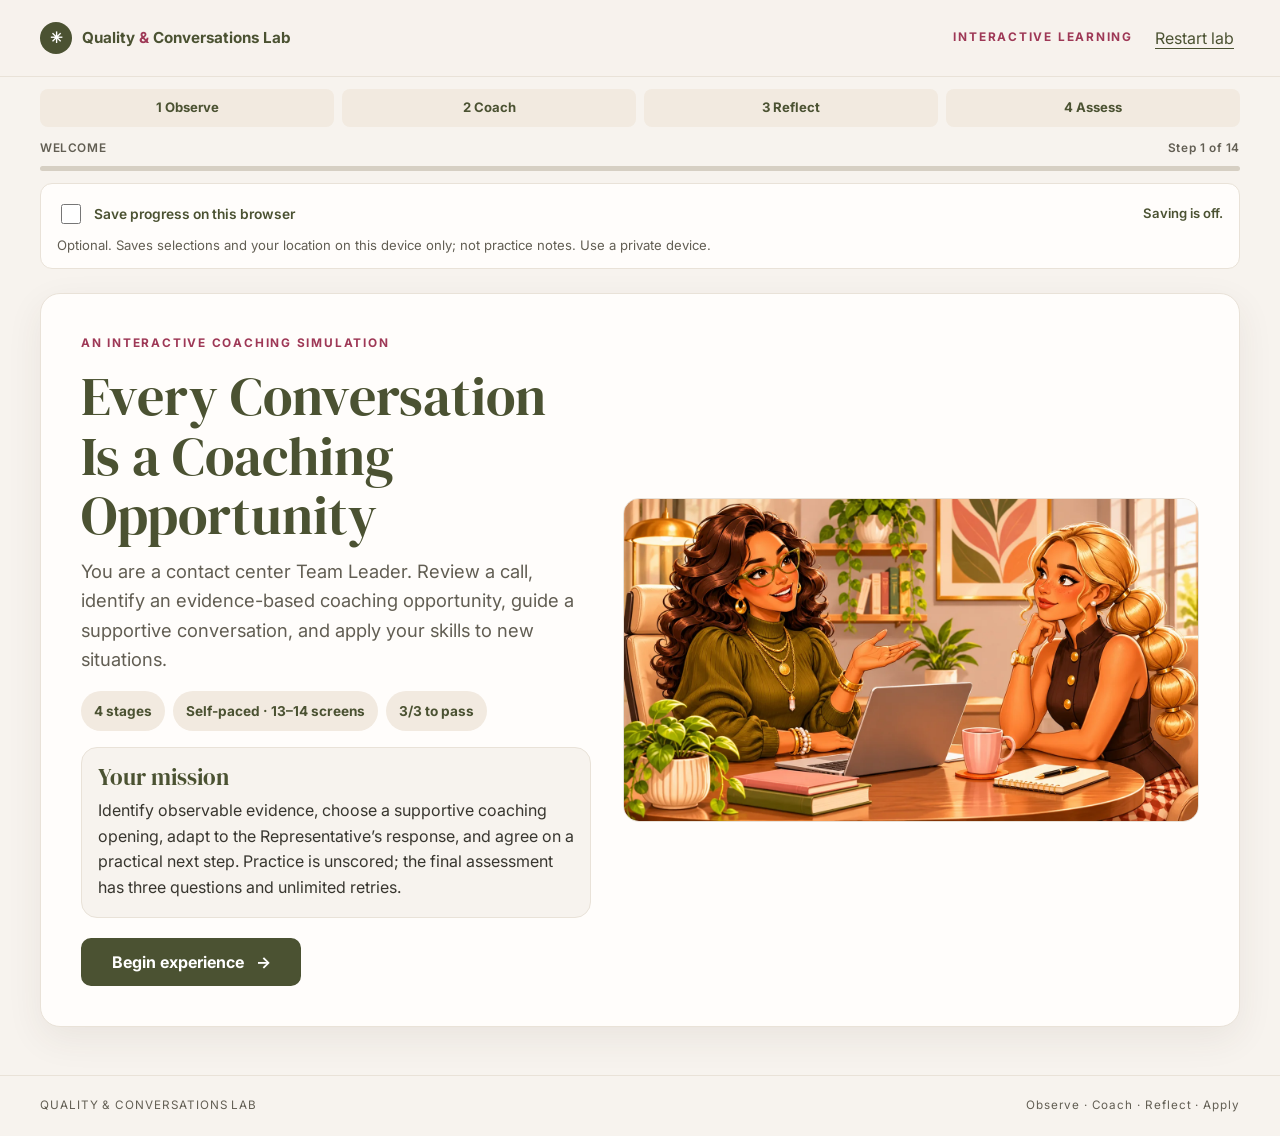
==== index.html @ d8448619 "Publish QCL Professional V3" ====
<!DOCTYPE html>
<html lang="en">
<head>
  <meta charset="utf-8">
  <meta name="viewport" content="width=device-width, initial-scale=1">
  <meta name="theme-color" content="#F7F3EE">
  <meta name="description" content="Quality & Conversations Lab: an interactive evidence-based customer-service coaching learning experience.">
  <title>Quality & Conversations Lab — Interactive Experience</title>
  <link rel="preconnect" href="https://fonts.googleapis.com">
  <link rel="preconnect" href="https://fonts.gstatic.com" crossorigin>
  <link href="https://fonts.googleapis.com/css2?family=DM+Serif+Display&family=Inter:wght@400;500;600;700&display=swap" rel="stylesheet">
  <link rel="stylesheet" href="styles.css">
  <script src="content.js" defer></script>
  <script src="app.js" defer></script>
</head>
<body>
  <a class="skip-link" href="#stage">Skip to learning content</a>
  <header class="shell-header">
    <a href="#" class="wordmark" id="home-link" aria-label="Quality and Conversations Lab: return to introduction">
      <span class="brand-symbol" aria-hidden="true">✳</span><span>Quality <span class="amp">&</span> Conversations Lab</span>
    </a>
    <div class="header-right">
      <span class="course-label">INTERACTIVE LEARNING</span>
      <button type="button" class="text-button" id="restart-course">Restart lab</button>
    </div>
  </header>
  <div class="progress-shell" aria-label="Course progress">
    <ol id="stage-indicator" class="stage-indicator" aria-label="Learning stages"></ol><div class="progress-info"><span id="chapter-name">INTRODUCTION</span><span id="progress-text">Step 1 of 14</span></div>
    <div id="course-progress" class="progress-track" role="progressbar" aria-label="Course progress" aria-valuemin="0" aria-valuemax="100" aria-valuenow="0"><div id="progress-bar" class="progress-fill"></div></div>
  </div>
  <section class="save-shell" aria-label="Local progress settings">
    <div class="save-controls"><label class="save-toggle" id="save-toggle-label"><input type="checkbox" id="save-progress" aria-describedby="save-help"> Save progress on this browser</label><button type="button" class="text-button" id="clear-progress" hidden>Clear saved progress</button></div>
    <p id="save-help">Optional. Saves selections and your location on this device only; not practice notes. Use a private device.</p>
    <p id="save-status" role="status" aria-live="polite">Saving is off.</p>
    <div id="saved-session" hidden><p id="saved-location"></p><div class="save-actions"><button type="button" class="btn" id="resume-course">Resume saved session</button><button type="button" class="btn btn-secondary" id="start-fresh">Start new session</button></div></div>
  </section>
  <main id="stage" tabindex="-1" class="main-stage"></main>
  <footer class="site-footer"><span>QUALITY & CONVERSATIONS LAB</span><span>Observe · Coach · Reflect · Apply</span></footer>
  <div id="screen-announcement" class="sr-only" role="status" aria-live="polite" aria-atomic="true"></div>
</body>
</html>
---- styles.css ----
:root{--olive:#4B5232;--olive-deep:#343C25;--ivory:#F7F3EE;--deep-rose:#FF3864;--rose-dark:#9E3856;--blush:#FBBFCA;--peach:#FFB08A;--ink:#38362F;--muted:#625E53;--line:#E9E2D8;--white:#FFFDFB;--soft:#F2EAE0;--shadow:0 16px 48px rgba(64,50,36,.10)}
*{box-sizing:border-box}html{scroll-behavior:smooth}body{margin:0;background:var(--ivory);font-family:Inter,Arial,sans-serif;color:var(--ink);line-height:1.65}button,input,textarea{font:inherit}button{cursor:pointer}button:disabled{cursor:not-allowed;opacity:.48}a{color:var(--olive)}:focus-visible{outline:3px solid var(--deep-rose);outline-offset:4px}h1,h2,h3{font-family:'DM Serif Display',Georgia,serif;color:var(--olive);font-weight:400;line-height:1.13;margin:0}h1{font-size:clamp(2.55rem,5.5vw,4.9rem)}h2{font-size:clamp(2.05rem,4vw,3.4rem)}h3{font-size:clamp(1.45rem,3vw,2rem)}p{margin:0 0 1em}img{max-width:100%}.sr-only{position:absolute!important;width:1px;height:1px;padding:0;margin:-1px;overflow:hidden;clip:rect(0,0,0,0);white-space:nowrap;border:0}.skip-link{position:absolute;z-index:99;top:-100px;left:16px;padding:10px 14px;background:var(--white)}.skip-link:focus{top:8px}.shell-header{display:flex;align-items:center;justify-content:space-between;gap:24px;padding:20px max(24px,calc((100vw - 1260px)/2));border-bottom:1px solid var(--line);background:rgba(247,243,238,.96)}.wordmark{display:inline-flex;align-items:center;gap:10px;font-weight:700;font-size:.95rem;text-decoration:none;color:var(--olive)}.brand-symbol{display:grid;place-items:center;background:var(--olive);color:white;border-radius:50%;height:32px;width:32px}.amp{color:var(--rose-dark)}.header-right{display:flex;align-items:center;gap:22px}.course-label,.eyebrow,.overline{color:var(--rose-dark);font-size:.74rem;letter-spacing:.15em;font-weight:700}.text-button{border:0;background:transparent;color:var(--olive);text-decoration:underline;text-underline-offset:4px}.progress-shell{max-width:1260px;margin:auto;padding:13px 24px 0}.progress-info{display:flex;justify-content:space-between;gap:12px;color:var(--muted);font-size:.74rem;letter-spacing:.05em;font-weight:600}.progress-track{height:5px;background:var(--line);border-radius:8px;margin-top:8px;overflow:hidden}.progress-fill{height:100%;width:0;background:var(--deep-rose);transition:width .25s}.main-stage{width:min(100% - 48px,1200px);min-height:68vh;margin:36px auto 68px}.scene-card{background:var(--white);border:1px solid var(--line);border-radius:24px;padding:clamp(22px,4vw,54px);box-shadow:var(--shadow)}.chapter-intro{text-align:center;max-width:850px;margin:0 auto 28px}.chapter-intro .eyebrow{margin:0 0 14px}.chapter-intro .lead{font-size:clamp(1rem,1.6vw,1.2rem);color:var(--muted);margin:18px auto 0;max-width:790px}.hero-layout{display:grid;grid-template-columns:minmax(0,1fr) minmax(0,1fr);gap:34px;align-items:center}.hero-copy{display:flex;flex-direction:column;align-items:flex-start;gap:22px}.hero-copy p{font-size:1.13rem;color:var(--muted)}.media-frame{aspect-ratio:16/9;border-radius:18px;background:var(--soft);overflow:hidden;border:1px solid var(--line)}.media-frame img{display:block;width:100%;height:100%;object-fit:contain}.full-media{margin:28px auto 0;max-width:1020px}.wide-photo{display:block;width:100%;max-height:500px;object-fit:contain;background:var(--soft);border-radius:18px;border:1px solid var(--line)}.photo-caption{font-size:.8rem;color:var(--muted);margin:8px 0 0}.btn{appearance:none;border:2px solid var(--olive);border-radius:13px;background:var(--olive);color:#fff;padding:13px 22px;font-weight:700;display:inline-flex;gap:12px;align-items:center;justify-content:center;min-height:52px;text-align:center;line-height:1.3;transition:background .16s,transform .16s}.btn:hover:not(:disabled){background:var(--olive-deep);transform:translateY(-1px)}.btn-secondary{background:transparent;color:var(--olive)}.btn-secondary:hover:not(:disabled){background:#EBE8DB}.btn-plain{border-color:var(--line);background:#FFF;color:var(--olive)}.btn-row{display:flex;align-items:center;justify-content:flex-end;flex-wrap:wrap;gap:12px;margin-top:26px}.btn-row.split{justify-content:space-between}.three-steps{display:grid;grid-template-columns:repeat(3,1fr);gap:15px;margin:24px 0}.mini-card{background:#F9F3EB;border:1px solid var(--line);border-radius:15px;padding:18px}.mini-card b{color:var(--olive)}.mini-card p{font-size:.93rem;margin:6px 0 0}.speaker-lines{display:grid;gap:12px;margin:24px 0}.speaker{border-radius:16px;padding:20px 22px;background:#FFE7DA;border-left:5px solid var(--olive)}.speaker.customer{background:#FDE3E9;border-left-color:var(--deep-rose)}.speaker .who{display:block;font-size:.72rem;letter-spacing:.14em;font-weight:800;margin-bottom:6px;color:var(--olive)}.speaker.customer .who{color:#A02F51}.speaker p{margin:0;color:#292721}.question-card{background:#FBF6EE;border:1px solid var(--line);border-radius:18px;padding:24px;margin:18px 0}.question-title{font-size:1.18rem;font-weight:700;line-height:1.5;margin:10px 0 16px;color:var(--ink)}fieldset{border:0;padding:0;margin:0;min-width:0}legend{font-size:1.08rem;font-weight:700;padding:0 0 16px;line-height:1.5}.options{display:grid;gap:12px}.option{display:flex;align-items:flex-start;gap:15px;border:2px solid var(--line);background:#fff;padding:17px;border-radius:14px;cursor:pointer;transition:border-color .14s,background .14s}.option:hover{border-color:#AFAB99}.option:has(input:checked){border-color:var(--rose-dark);background:#FFF1F1}.option:has(input:focus-visible){outline:3px solid var(--deep-rose);outline-offset:3px}.option input{width:20px;height:20px;accent-color:var(--rose-dark);flex-shrink:0;margin:2px 0}.option .letter{display:inline-grid;place-items:center;border-radius:9px;background:var(--soft);font-weight:800;color:var(--olive);min-width:29px;height:29px;font-size:.8rem}.option .option-body{flex:1;line-height:1.5}.option:has(input:disabled){cursor:default}.feedback{background:#EDF0E5;border:1px solid #C8D2B2;border-radius:18px;padding:23px;margin-top:22px}.feedback.try{background:#FFF2EA;border-color:#F2C9B5}.feedback .feedback-label{font-size:.72rem;font-weight:800;letter-spacing:.12em;color:var(--rose-dark);margin-bottom:8px}.feedback h3{font-size:1.65rem;margin:0 0 10px}.feedback p{margin:0 0 12px}.takeaway{border-top:1px solid rgba(75,82,50,.25);padding-top:12px;margin-top:12px;font-size:.95rem}.takeaway strong{color:var(--olive)}.evidence-note{padding:15px 18px;background:var(--soft);border-left:4px solid var(--deep-rose);border-radius:10px;color:var(--ink);margin:22px 0}.scene-banner{display:flex;align-items:center;gap:24px;margin:26px 0}.scene-banner img{width:140px;height:140px;object-fit:contain;border-radius:16px;background:#F7EFE8}.scene-banner p{margin:0}.quote{font-family:'DM Serif Display',Georgia,serif;color:var(--olive);font-size:clamp(1.5rem,3vw,2.3rem);line-height:1.3;padding:24px 27px;border-left:5px solid var(--deep-rose);background:#FFF0EC;border-radius:14px;margin:22px 0}.reflection-area{display:block;width:100%;min-height:180px;resize:vertical;border:2px solid var(--line);border-radius:15px;padding:17px;background:white;color:var(--ink)}.reflection-hint{font-size:.87rem;color:var(--muted)}.assessment-badges{display:flex;gap:12px;flex-wrap:wrap;margin:24px 0}.assessment-badges span{font-size:.85rem;padding:9px 13px;background:var(--soft);border-radius:50px;color:var(--olive);font-weight:700}.assessment-progress{display:flex;align-items:center;justify-content:space-between;margin-bottom:22px;font-size:.82rem;color:var(--muted);font-weight:700}.pill{padding:5px 11px;border:1px solid var(--line);border-radius:30px;background:var(--white)}.result-number{font-family:'DM Serif Display',Georgia,serif;font-size:5rem;color:var(--olive);line-height:1}.summary-grid{display:grid;gap:12px;margin:24px 0}.summary-row{padding:20px;border:1px solid var(--line);border-radius:14px;background:#fff}.summary-row h3{font:700 1rem Inter,Arial,sans-serif;margin-bottom:8px}.summary-row p{font-size:.92rem}.summary-row .chosen{color:var(--rose-dark);font-weight:700}.result-success{border-top:5px solid var(--olive)}.result-retry{border-top:5px solid var(--deep-rose)}.image-note{font-size:.85rem;color:var(--muted)}.site-footer{display:flex;justify-content:space-between;gap:24px;border-top:1px solid var(--line);padding:25px max(24px,calc((100vw - 1260px)/2));color:var(--muted);font-size:.73rem;letter-spacing:.08em}.info-columns{display:grid;grid-template-columns:1fr 1fr;gap:22px}.notice{background:#FFF9F4;padding:14px 18px;border:1px solid var(--line);border-radius:12px}.status-ok{color:#41602B}.status-try{color:#9C3D56}
@media(max-width:800px){.hero-layout,.info-columns{grid-template-columns:1fr}.three-steps{grid-template-columns:1fr}.shell-header{padding:17px 16px}.course-label{display:none}.main-stage{width:calc(100% - 24px);margin:20px auto 44px}.scene-card{border-radius:17px}.site-footer{padding:20px 16px}.scene-banner{align-items:flex-start}.scene-banner img{width:100px;height:100px}}
@media(max-width:520px){.wordmark{font-size:.8rem}.header-right{gap:8px}.shell-header{gap:10px}.text-button{font-size:.78rem}.scene-banner{display:block}.scene-banner img{margin-bottom:14px}.btn-row,.btn-row.split{justify-content:stretch}.btn-row .btn{width:100%}.option{padding:13px;gap:9px}.speaker{padding:15px}.site-footer{flex-direction:column;gap:6px}}
@media(prefers-reduced-motion:reduce){*,*:before,*:after{scroll-behavior:auto!important;transition:none!important;animation:none!important}}

/* 2026-11-11 update: all navigation is real HTML, not embedded in images. */
.next-control{display:flex;align-items:flex-end;gap:10px;flex-direction:column;margin-left:auto}
.next-context{font-size:.72rem;color:var(--muted);letter-spacing:.08em;font-weight:700;text-transform:uppercase;text-align:right}
.next-control .btn{min-width:150px}
.scene-banner img{object-fit:cover;object-position:center 20%;border:1px solid var(--line)}
@media(max-width:520px){.next-control{width:100%}.next-control .btn{width:100%}}

/* The introduction uses a static approved character illustration, not an opening video. */
.intro-still{display:flex;align-items:center;justify-content:center;background:var(--ivory);}
.intro-still-image{display:block;width:100%;height:100%;object-fit:contain;}

/* Opening screen: text only — no video or illustration. */
.intro-text-only {max-width:940px;margin-inline:auto;padding-block:clamp(54px,7vw,100px)}
.intro-text-only .hero-copy {align-items:center;text-align:center;gap:24px;}
.intro-text-only .hero-copy > p:not(.eyebrow) {max-width:650px;}
.intro-text-only .assessment-badges {justify-content:center;margin-block:0 8px;}
.intro-text-only .btn {min-width:220px;}


/* Consistent painterly character portraits for the final assessment. */
.assessment-cast{display:flex;justify-content:space-between;align-items:center;flex-wrap:wrap;gap:18px;padding:16px 21px;margin:18px 0 25px;border:1px solid var(--line);border-radius:17px;background:linear-gradient(95deg,#FAF1E9,#FFF9F5)}
.cast-caption{color:var(--rose-dark);font-size:.74rem;font-weight:800;letter-spacing:.1em;text-transform:uppercase;margin:0}
.cast-people{display:flex;flex-wrap:wrap;gap:20px;align-items:center}
.cast-person{display:flex;align-items:center;gap:9px;color:var(--olive);font-size:.94rem;font-weight:700}
.assessment-avatar{display:block;width:62px;height:62px;flex:none;object-fit:cover;object-position:center center;border-radius:50%;border:3px solid var(--ivory);box-shadow:0 3px 13px rgba(75,82,50,.15);background:#F7E5DA}
.cast-person .assessment-avatar{width:66px;height:66px}
.speaker-illustrated{display:flex;gap:16px;align-items:flex-start}
.speaker-illustrated .assessment-avatar{width:74px;height:74px}
.speaker-illustrated .speaker-content{flex:1;min-width:0}
.assessment-speaker-quote{display:flex;align-items:flex-start;gap:16px;margin-top:18px}
.assessment-speaker-quote .assessment-avatar{width:72px;height:72px}
.assessment-speaker-quote .quote{margin:0;flex:1;min-width:0}
.assessment-character-intro{border:1px solid var(--line);border-radius:18px;background:#FCF7F1;padding:22px;margin:22px 0}
.assessment-character-intro h3{text-align:center;font-size:1.45rem;margin-bottom:18px}
.assessment-character-grid{display:grid;grid-template-columns:repeat(3,minmax(0,1fr));gap:12px}
.assessment-character{display:flex;flex-direction:column;align-items:center;text-align:center;gap:9px;background:white;padding:14px;border:1px solid var(--line);border-radius:14px;color:var(--olive);font-size:.91rem}
.assessment-character .assessment-avatar{width:90px;height:90px}
@media(max-width:600px){.assessment-cast{display:block;padding:14px}.cast-people{margin-top:12px;gap:12px}.cast-person{font-size:.81rem;gap:5px}.cast-person .assessment-avatar{width:50px;height:50px}.speaker-illustrated{gap:10px}.speaker-illustrated .assessment-avatar{width:53px;height:53px}.assessment-speaker-quote{gap:9px}.assessment-speaker-quote .assessment-avatar{width:52px;height:52px}.assessment-speaker-quote .quote{padding:14px;font-size:1.25rem}.assessment-character-grid{gap:6px}.assessment-character{padding:10px 4px;font-size:.75rem}.assessment-character .assessment-avatar{width:64px;height:64px}}

/* Opening hero scene: approved cast, no video or fake image buttons. */
.intro-coaching-opening{padding:clamp(22px,3.4vw,48px)}
.intro-heading{text-align:center;max-width:900px;margin:0 auto 24px}
.intro-heading .eyebrow{margin:0 0 14px}
.intro-heading h1{font-size:clamp(2.35rem,4.5vw,4.4rem)}
.intro-heading p:not(.eyebrow){font-size:clamp(.98rem,1.6vw,1.15rem);color:var(--muted);max-width:750px;margin:16px auto 0}
.opening-scene{max-width:1050px;margin:0 auto;overflow:hidden;border-radius:19px;border:1px solid var(--line);background:var(--soft)}
.opening-scene img{display:block;width:100%;height:auto;aspect-ratio:16/9;object-fit:cover}
.opening-actions{text-align:center;padding-top:18px}
.opening-actions .assessment-badges{justify-content:center;margin:6px 0 17px}
.opening-actions .btn{min-width:210px}
@media(max-width:600px){.intro-coaching-opening{padding:19px}.intro-heading{margin-bottom:17px}.intro-heading h1{font-size:clamp(2.05rem,10vw,2.75rem)}.opening-scene{border-radius:12px}.opening-actions .btn{width:100%}}


/* Character 02 response portraits: maintain proportional crops at all breakpoints. */
.reaction-panel {
  padding: 16px;
  border: 1px solid var(--line, #E9E2D8);
  border-radius: 16px;
  background: #FFF8F5;
}
.reaction-panel img {
  flex: 0 0 140px;
  width: 140px;
  height: 140px;
  object-fit: cover;
  object-position: center 18%;
  border-radius: 12px;
}
.reaction-panel .eyebrow {display:block;margin-bottom:8px;}
.reaction-panel p {line-height:1.55;}
@media (max-width: 600px) {
  .reaction-panel img {width:110px;height:110px;}
}

/* November 11 image update: show the full transparent Character 02 portraits without cropping. */
.reaction-panel {align-items:center;gap:20px;background:#FFF8F5;}
.reaction-panel img {width:168px;height:188px;flex:0 0 168px;object-fit:contain;object-position:center bottom;border:0;background:transparent;border-radius:12px;}
.reaction-panel .eyebrow {font-size:.75rem;color:var(--rose-dark);}
@media(max-width:600px){.reaction-panel {display:flex;gap:12px;align-items:center;padding:12px;}.reaction-panel img {width:92px;height:122px;flex-basis:92px;}.reaction-panel p {font-size:.91rem;} }


/* Completion screen: enlarge the revised laptop artwork without changing
   course controls, scoring, or other scene layouts. */
.finish-layout {
  grid-template-columns: minmax(0, .74fr) minmax(0, 1.26fr);
  gap: 28px;
  align-items: center;
}
.finish-layout .hero-copy { gap: 16px; }
.finish-layout .hero-copy h1 { font-size: clamp(2.5rem, 4.5vw, 4.3rem); }
.finish-layout .completion-image {
  display: block;
  width: 100%;
  height: auto;
  max-height: none;
  object-fit: contain;
  border-radius: 18px;
}
@media (max-width: 900px) {
  .finish-layout { grid-template-columns: minmax(0, 1fr); }
  .finish-layout .completion-image { width: 100%; }
}

/* Professional upgrade */
.chapter-intro h1{font-size:clamp(2.05rem,4vw,3.4rem)}.stage-indicator{list-style:none;padding:0;margin:0 0 12px;display:grid;grid-template-columns:repeat(4,minmax(0,1fr));gap:8px}.stage-indicator li{padding:8px 4px;border-radius:8px;text-align:center;font-size:.82rem;font-weight:700;color:var(--olive);background:var(--soft)}.stage-indicator li.current{background:var(--olive);color:white}.stage-indicator li.done{background:#E2E8D7}.mission-panel{max-width:770px;margin:20px auto;padding:20px;border:1px solid var(--line);border-radius:16px;text-align:left;background:var(--ivory)}.mission-panel h2{font-size:1.6rem}.mission-panel p{margin:8px 0 0}.evidence-field{min-width:0;display:grid;gap:12px}.evidence-choice{cursor:pointer;align-items:flex-start;border:2px solid var(--line);border-radius:14px}.evidence-choice:has(input:checked){border-color:var(--rose-dark);background:#FFF1F1}.evidence-choice input{flex:none;width:22px;height:22px;accent-color:var(--rose-dark)}.evidence-choice .speaker-content{overflow-wrap:anywhere}.skill-grid{display:grid;grid-template-columns:repeat(3,minmax(0,1fr));gap:12px;margin:16px 0}.text-button{min-height:44px}.btn{text-decoration:none}.feedback:focus{outline:3px solid var(--olive);outline-offset:4px}.wide-photo{height:auto}.finish-layout .completion-image{height:auto}.reaction-panel>div{min-width:0}.reaction-panel{overflow-wrap:anywhere}@media(max-width:600px){.skill-grid{grid-template-columns:1fr}.evidence-choice{gap:8px}.evidence-choice .assessment-avatar{width:42px;height:42px}.stage-indicator{gap:4px}.stage-indicator li{font-size:.72rem}.progress-shell{padding-inline:12px}}

.section-heading,.feedback-heading{font-size:clamp(1.4rem,3vw,1.85rem);margin:0 0 12px}.assessment-character-intro .section-heading{text-align:center}.feedback-heading{margin:0 0 10px}.evidence-choice:has(input:focus-visible){outline:3px solid var(--olive);outline-offset:3px}.evidence-choice:has(input:disabled){cursor:default}.option:has(input:checked) .letter:after{content:" ✓";margin-left:2px}.option:has(input:checked) .letter{min-width:42px}.mission-panel h2{color:var(--olive)}

/* V3 01D: quality review and coaching preparation */
.quality-layout{display:grid;grid-template-columns:minmax(0,.9fr) minmax(0,1.1fr);gap:24px;align-items:start}.quality-layout .speaker-lines{margin:12px 0}.quality-layout .speaker{padding:14px;gap:10px}.quality-layout .assessment-avatar{width:46px;height:46px}.quality-criterion{border:1px solid var(--line);border-radius:14px;padding:12px;margin:0 0 14px;background:#fff;min-width:0}.quality-criterion legend{font-size:1rem;padding:0 6px;color:var(--olive);max-width:100%}.quality-options{display:grid;grid-template-columns:repeat(3,minmax(0,1fr));gap:8px}.quality-option{display:flex;align-items:center;gap:8px;border:2px solid var(--line);border-radius:9px;padding:9px;min-height:48px;font-size:.86rem;line-height:1.35;cursor:pointer;overflow-wrap:anywhere}.quality-option input{flex:none;width:18px;height:18px;accent-color:var(--rose-dark);margin:0}.quality-option:has(input:checked){border-color:var(--rose-dark);background:#FFF1F1;font-weight:600}.quality-option:has(input:focus-visible){outline:3px solid var(--olive);outline-offset:3px}.quality-option:has(input:disabled){cursor:default}.quality-results{display:grid;gap:10px}.quality-result{background:#fff;border:1px solid var(--line);border-radius:12px;padding:14px}.quality-result h3{font:600 1rem/1.4 Inter,Arial,sans-serif;margin:0 0 8px}.quality-result p{font-size:.93rem;margin:0 0 6px}.quality-summary{padding:20px;border:1px solid var(--line);border-radius:16px;background:var(--ivory);margin:24px 0}.quality-findings{padding:0;margin:12px 0;list-style:none;display:grid;gap:8px}.quality-findings li{display:flex;align-items:center;gap:12px;flex-wrap:wrap}.quality-status{display:inline-block;border-radius:7px;padding:5px 8px;font-size:.81rem;font-weight:700;color:var(--olive);background:#E2E8D7}.status-not{background:var(--blush)}.status-unknown{background:var(--peach)}@media(max-width:950px){.quality-layout{grid-template-columns:1fr}}@media(max-width:560px){.quality-options{grid-template-columns:1fr}.quality-summary{padding:14px}.quality-option{min-height:44px}}

/* V3 Lesson 02A · descriptive conversation impact */
.impact-panel{margin:20px 0;padding:18px;border:1px solid #e9e2d8;border-radius:14px;background:#f7f3ee;}
.impact-panel .section-heading{margin:0 0 6px;}.impact-caption{font-size:.9rem;margin:0 0 14px;color:#4b5232;}
.impact-grid{display:grid;grid-template-columns:repeat(3,minmax(0,1fr));gap:12px;margin:0;}.impact-grid .mini-card{padding:12px;min-width:0;background:#fff;}.impact-grid dt{font-weight:700;font-size:.88rem;}.impact-grid dd{margin:6px 0 0;overflow-wrap:anywhere;}.scene-card>[data-action=replay-coaching]{margin-top:12px;}
@media(max-width:600px){.impact-grid{grid-template-columns:1fr;}.impact-panel{padding:14px;}}

/* V3 Lesson 02B — guided customer-response rehearsal */
.rehearsal-layout{display:grid;grid-template-columns:minmax(0,.75fr) minmax(0,1.25fr);gap:24px;align-items:start;margin:20px 0}.rehearsal-layout>section{min-width:0}.rehearsal-model{border:1px solid var(--line);background:var(--ivory);border-radius:14px;padding:18px;margin:16px 0}.rehearsal-model .speaker-lines{margin:8px 0}.rehearsal-card .speaker-lines{overflow-wrap:anywhere}.rehearsal-card>[data-action=retry-rehearsal],.scene-card>[data-action=replay-rehearsal]{margin-top:12px}@media(max-width:950px){.rehearsal-layout{grid-template-columns:1fr}}@media(max-width:560px){.rehearsal-model{padding:12px}}
.rehearsal-card .option .letter{display:inline-flex;align-items:center;justify-content:center;white-space:nowrap;flex-shrink:0}.rehearsal-card .option:has(input:checked) .letter{min-width:42px}

/* V3 Lesson 02C — coaching action plan */
.plan-fields{display:grid;grid-template-columns:repeat(2,minmax(0,1fr));gap:16px;margin:20px 0}.plan-field{min-width:0;border:1px solid var(--line);padding:14px;border-radius:14px;background:var(--ivory)}.plan-field legend{padding:0 5px;color:var(--olive);font-size:1rem;max-width:100%}.plan-field .option{min-height:44px;align-items:flex-start;background:white}.plan-field .option:has(input:checked){background:#fff1f1}.plan-field .option-body{min-width:0;overflow-wrap:anywhere}.plan-print{margin:20px 0;border:1px solid var(--line);border-radius:16px;padding:24px;background:var(--ivory);overflow-wrap:anywhere}.plan-print h2{margin:0 0 12px}.plan-print dl{display:grid;gap:14px}.plan-print dt{font-weight:700;color:var(--olive)}.plan-print dd{margin:4px 0 0}.plan-print p{white-space:pre-wrap}.finish-layout .plan-print{grid-column:1/-1}.plan-export{flex-wrap:wrap}.plan-export .btn{white-space:normal}.plan-field .options{gap:8px}@media(max-width:900px){.plan-fields{grid-template-columns:1fr}}@media(max-width:560px){.plan-print{padding:16px}.plan-field{padding:10px}.plan-export .btn{width:100%}}
@media print{body{background:white;color:#222}body:has(.plan-print) *{visibility:hidden}body:has(.plan-print) .plan-print,body:has(.plan-print) .plan-print *{visibility:visible}body:has(.plan-print) .plan-print{position:absolute;inset:0 auto auto 0;width:100%;max-width:none;box-sizing:border-box;margin:0;padding:12mm;border:0;background:white;color:#222}body:has(.plan-print) .plan-print div{break-inside:avoid}body:has(.plan-print) .plan-print h2{font-size:24pt}body:has(.plan-print) .plan-print p,body:has(.plan-print) .plan-print dd{font-size:11pt}body:has(.plan-print) .shell-header,body:has(.plan-print) .progress-shell,body:has(.plan-print) .site-footer{display:none}}
@media print{body:has(.plan-print) #stage{display:block;max-width:none;margin:0;padding:0}body:has(.plan-print) #stage>.scene-card{display:block;max-width:none;margin:0;padding:0;border:0;box-shadow:none;background:white}body:has(.plan-print) #stage>.scene-card>:not(.plan-print){display:none}body:has(.plan-print) .plan-print{position:static;width:auto;padding:0;break-inside:auto}body:has(.plan-print) .skip-link,body:has(.plan-print) #screen-announcement{display:none}}

/* V3 03C independent assessment navigation and results */
.assessment-jump{display:flex;gap:8px;flex-wrap:wrap;margin:0 0 18px}.assessment-jump .btn{min-height:44px;font-size:.85rem;padding:9px 14px}.assessment-jump [aria-current=step]{border:2px solid var(--rose-dark);background:var(--blush);color:var(--olive)}.assessment-result-score{text-align:center;padding:18px 0}.skill-grid .mini-card{overflow-wrap:anywhere}.skill-grid .mini-card p{font-size:.9rem}.assessment-card fieldset{min-width:0}.assessment-card .notice{margin-top:16px}.result-retry .evidence-note p:last-child{margin-bottom:0}
@media(max-width:480px){.assessment-jump{display:grid;grid-template-columns:repeat(3,minmax(0,1fr))}.assessment-jump .btn{padding:8px 4px;font-size:.76rem;white-space:normal;text-align:center;justify-content:center}.assessment-progress{gap:8px;flex-wrap:wrap}}

/* 04A.2 — integrated workspaces and accessible inline dialogue */
.prep-workspace{display:grid;gap:22px;margin:24px 0}.prep-section{min-width:0;border:1px solid var(--line);border-radius:16px;padding:clamp(14px,2vw,22px);background:var(--ivory)}.prep-section .section-heading{margin-bottom:14px}.transcript-reference{margin:16px 0}.transcript-reference a{display:inline-block;padding:8px 0;text-decoration:underline;text-underline-offset:3px}.transcript-disclosure{margin:20px 0;border:1px solid var(--line);border-radius:12px;padding:16px;background:var(--ivory)}.transcript-disclosure summary{cursor:pointer;font-weight:600;color:var(--olive);min-height:44px;display:list-item;line-height:44px}.transcript-disclosure h3{font-size:1.2rem;margin-top:14px}.quality-layout .evidence-field{margin:12px 0}.dialogue-label{margin:20px 0 0}.quality-layout section{min-width:0}.quality-layout .wide-photo{max-height:300px}.quality-layout .evidence-choice{align-items:start}.quality-layout .evidence-choice input{flex-shrink:0}

/* 04B — local progress settings */
.save-shell{width:min(1260px,calc(100% - 48px));margin:12px auto 0;padding:12px 18px;border:1px solid var(--line);border-radius:12px;background:var(--ivory);color:var(--olive);font-size:.86rem}.save-controls{display:flex;align-items:center;justify-content:space-between;gap:8px 20px;flex-wrap:wrap}.save-toggle{display:flex;align-items:center;gap:10px;min-height:44px;font-weight:600;cursor:pointer}.save-toggle input{width:20px;height:20px;accent-color:var(--olive);flex-shrink:0}.save-shell p{margin:3px 0;color:var(--muted);font-size:.82rem;line-height:1.5}.save-shell #save-status{color:var(--olive);font-weight:600}.save-shell [hidden]{display:none!important}.save-shell #saved-session{border-top:1px solid var(--line);margin-top:10px;padding-top:10px}.save-actions{display:flex;flex-wrap:wrap;gap:10px;margin-top:8px}.save-actions .btn,.save-shell button{min-height:44px}.save-shell button:focus-visible,.save-shell input:focus-visible{outline:3px solid var(--rose-dark);outline-offset:3px}@media(max-width:520px){.save-shell{width:calc(100% - 24px);padding:10px 12px}.save-actions .btn{width:100%}}@media print{.save-shell{display:none!important}}

/* V3 05A — responsive visual refinement. Tokens preserve the approved brand. */
:root{--content-width:1200px;--page-gutter:24px;--space-1:8px;--space-2:16px;--space-3:24px;--space-4:32px;--control-border:#918C7B;--focus-color:#9E3856;--shadow:0 12px 36px rgba(64,50,36,.075)}
.shell-header{padding:16px max(var(--page-gutter),calc((100vw - var(--content-width))/2));gap:var(--space-2)}
.wordmark{min-width:0;line-height:1.4}.brand-symbol{flex:0 0 32px}.header-right{flex-shrink:0;gap:var(--space-2)}
.progress-shell,.save-shell,.main-stage{width:min(var(--content-width),calc(100% - 2 * var(--page-gutter)));max-width:var(--content-width);margin-inline:auto}.progress-shell{padding:12px 0 0}.save-shell{margin-top:12px;padding:8px 16px;background:var(--white)}
.save-shell:not(:has(#saved-session:not([hidden]))){display:grid;grid-template-columns:minmax(0,1fr) auto;column-gap:16px;align-items:center}.save-shell:not(:has(#saved-session:not([hidden]))) #save-help{grid-column:1/-1;grid-row:2;margin:0 0 4px}.save-shell:not(:has(#saved-session:not([hidden]))) #save-status{grid-column:2;grid-row:1;text-align:right}.save-shell .save-controls{gap:4px 16px}.save-shell .save-toggle{min-height:44px}.save-shell #saved-session{background:var(--ivory);padding:12px;border-radius:10px;border:1px solid var(--line)}
.main-stage{margin-top:24px;margin-bottom:48px}.scene-card{padding:clamp(20px,3.5vw,40px);border-radius:20px}.chapter-intro{margin-bottom:24px}.chapter-intro h1{font-size:clamp(2rem,3.6vw,3.25rem);line-height:1.12}.chapter-intro .eyebrow{margin-bottom:8px}.chapter-intro .lead{margin-top:12px;max-width:68ch;line-height:1.6}.section-heading,.feedback-heading{font-size:clamp(1.4rem,2.4vw,1.8rem);line-height:1.25}.intro-heading h1{font-size:clamp(2.1rem,4.2vw,4rem);line-height:1.1}.intro-heading p:not(.eyebrow){margin-top:12px;line-height:1.6}.intro-heading{margin-bottom:20px}
.opening-scene{border-radius:16px}.opening-actions{padding-top:16px}.opening-actions .assessment-badges{gap:8px;margin:0 0 16px}.mission-panel{padding:16px;margin:16px auto}.mission-panel h2{font-size:1.45rem}.mission-panel p{line-height:1.6}.opening-actions .btn{margin-top:4px}
/* Fit a clear opening message, original artwork and main action in a desktop workspace. */
@media(min-width:1050px){.intro-coaching-opening{display:grid;grid-template-columns:minmax(0,.94fr) minmax(0,1.06fr);grid-template-rows:auto auto;gap:16px 32px;align-items:center}.intro-heading{grid-column:1;grid-row:1;text-align:left;margin:0;align-self:end}.intro-heading p:not(.eyebrow){margin-inline:0}.opening-scene{grid-column:2;grid-row:1/3;width:100%;align-self:center;margin:0}.opening-actions{grid-column:1;grid-row:2;text-align:left;padding:0;align-self:start}.opening-actions .assessment-badges{justify-content:flex-start}.mission-panel{margin-inline:0}.opening-actions .btn{min-width:220px}}
.full-media{margin-top:20px}.wide-photo{max-height:380px}.quality-layout .wide-photo{max-height:300px;margin-bottom:12px}.quality-layout .evidence-note{margin:16px 0}.quality-layout .speaker{padding:14px}.quality-options{gap:8px}.quality-option{padding:10px;font-size:.9rem}.quality-criterion{margin-bottom:12px}.transcript-reference{margin:8px 0 16px}.transcript-reference a{min-height:44px;display:inline-flex;align-items:center}.transcript-disclosure summary{line-height:1.5;padding:10px 0}
.option,.quality-option,.evidence-choice{border-color:var(--control-border)}.option:has(input:checked),.quality-option:has(input:checked),.evidence-choice:has(input:checked){border-color:var(--rose-dark);background:#FFF1F1}.option .letter{flex-shrink:0}.option .option-body{min-width:0;overflow-wrap:break-word}.quality-option span{min-width:0;overflow-wrap:break-word}.option{min-height:56px;padding:16px;gap:12px}.btn{min-height:48px;padding:12px 20px;border-radius:10px}.btn-row{margin-top:24px}.btn:disabled{opacity:1;background:#E9E2D8;border-color:#C4BDAF;color:#625E53}.btn-secondary:disabled{background:#E9E2D8}.btn:focus-visible,:focus-visible,.option:has(input:focus-visible){outline:3px solid var(--focus-color);outline-offset:3px}.feedback{padding:20px;border-radius:14px}.question-card,.prep-section,.impact-panel,.quality-summary,.plan-print{border-radius:14px}.prep-workspace{gap:16px}.quote{margin-inline:0;padding:18px 20px;font-size:clamp(1.4rem,2.4vw,2rem)}.site-footer{padding:20px max(var(--page-gutter),calc((100vw - var(--content-width))/2))}
@media(max-width:800px){:root{--page-gutter:16px}.main-stage{margin-top:16px;margin-bottom:32px}.scene-card{padding:20px}.stage-indicator{gap:4px}.stage-indicator li{padding:8px 3px}.quality-layout,.rehearsal-layout{gap:20px}.intro-heading h1{font-size:clamp(2rem,6.8vw,3rem)}.opening-scene{max-width:640px}.save-shell{padding-inline:12px}}
@media(max-width:520px){:root{--page-gutter:12px}.shell-header{padding:12px var(--page-gutter)}.wordmark{font-size:.8rem;gap:8px}.header-right{gap:4px}.scene-card{padding:16px;border-radius:16px}.chapter-intro{margin-bottom:20px}.chapter-intro h1{font-size:2rem}.intro-heading h1{font-size:clamp(1.9rem,8vw,2.4rem)}.intro-heading .eyebrow{letter-spacing:.1em}.save-shell:not(:has(#saved-session:not([hidden]))){grid-template-columns:1fr}.save-shell:not(:has(#saved-session:not([hidden]))) #save-help{grid-column:1;grid-row:2}.save-shell:not(:has(#saved-session:not([hidden]))) #save-status{grid-column:1;grid-row:3;text-align:left;margin-top:4px}.save-shell p{font-size:.82rem}.stage-indicator li{font-size:.7rem;line-height:1.35}.progress-info{font-size:.7rem;gap:8px}.progress-info #progress-text{flex-shrink:0}.option{padding:12px;gap:8px;min-height:48px}.option .letter{min-width:26px;height:26px}.option:has(input:checked) .letter{min-width:36px}.quality-criterion,.plan-field{padding:10px}.quality-option{min-height:48px;font-size:.95rem}.feedback,.question-card,.prep-section,.impact-panel,.quality-summary,.plan-print{padding:14px}.quote{padding:14px 16px}.speaker{padding:14px}.speaker-illustrated{gap:8px}.opening-actions .assessment-badges{margin-bottom:12px}.mission-panel{padding:14px}.assessment-jump .btn{min-height:48px}.reaction-panel{gap:10px}.site-footer{padding:16px var(--page-gutter)}}
@media(max-width:360px){.shell-header{gap:8px}.wordmark{font-size:.75rem}.brand-symbol{width:28px;height:28px;flex-basis:28px}.header-right .text-button{font-size:.73rem}.scene-card{padding:12px}.quality-layout .speaker{padding:10px}.quality-layout .assessment-avatar{width:36px;height:36px}.stage-indicator li{font-size:.66rem}.assessment-jump .btn{font-size:.7rem}.option .letter{min-width:24px}.option:has(input:checked) .letter{min-width:33px}.reaction-panel img{width:76px;flex-basis:76px}.cast-people{gap:8px}}
@media print{.main-stage{width:auto;margin:0}.scene-card{box-shadow:none}}
/* Keep the selection letter and checkmark together at narrow widths. */
.option .letter{display:inline-flex;align-items:center;justify-content:center;white-space:nowrap;flex-shrink:0}.option:has(input:checked) .letter:after{content:"✓";margin-left:3px}.option:has(input:checked) .letter{min-width:42px}@media(max-width:520px){.option:has(input:checked) .letter{min-width:38px}}

/* V3 05B — accessibility refinements */
.skip-link:focus{position:fixed;top:8px;left:12px;max-width:calc(100vw - 24px)}
.text-button{min-height:44px;display:inline-flex;align-items:center;padding-block:6px;text-align:left}
.reflection-area{border-color:var(--control-border)}
.reflection-area::placeholder{color:var(--muted);opacity:1}
.progress-fill{background:var(--rose-dark)}
.progress-track{background:#D6CFC3}
.quality-option:has(input:focus-visible),.evidence-choice:has(input:focus-visible),.option:has(input:focus-visible){outline:3px solid var(--focus-color);outline-offset:3px}
:focus-visible{outline:3px solid var(--focus-color);outline-offset:3px}
.feedback:focus{outline:3px solid var(--focus-color);outline-offset:3px}
.speaker-words{display:block;color:#292721;line-height:1.65}
.transcript-disclosure summary{min-height:44px;cursor:pointer}
@media(forced-colors:active){.btn,.option,.quality-option,.evidence-choice,.reflection-area{border:2px solid ButtonText}.option:has(input:checked),.quality-option:has(input:checked),.evidence-choice:has(input:checked){outline:2px solid Highlight}.progress-track{border:1px solid CanvasText}.progress-fill{background:Highlight;forced-color-adjust:none}:focus-visible{outline:3px solid Highlight!important}}
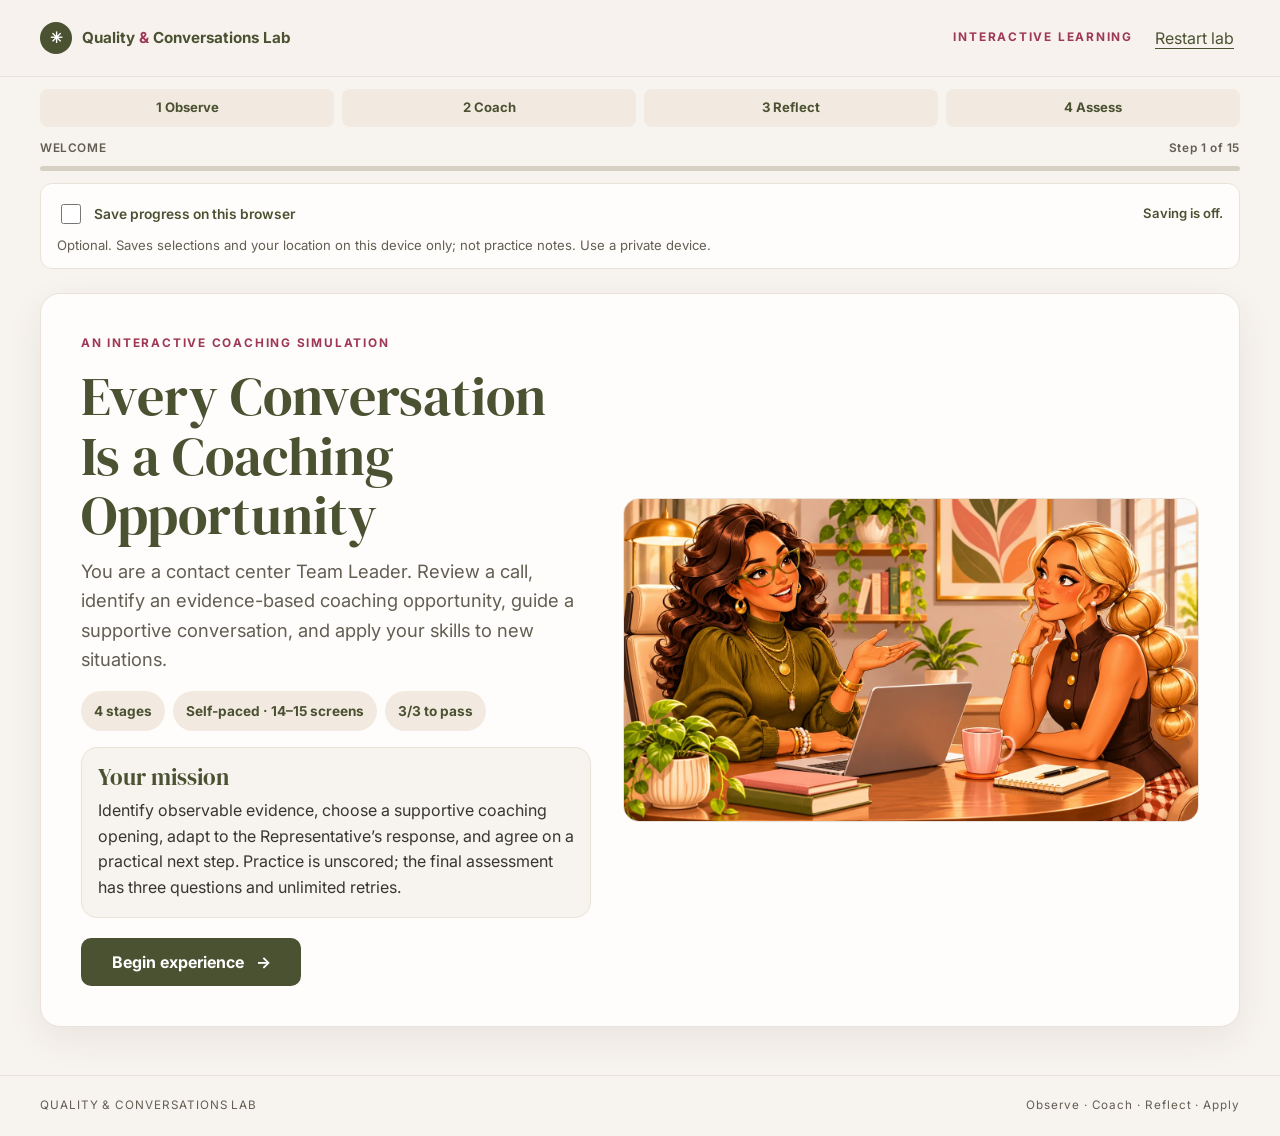
==== commit 8280e336: "Update initial progress count for separated review screens" ====
--- a/index.html
+++ b/index.html
@@ -25,7 +25,7 @@
     </div>
   </header>
   <div class="progress-shell" aria-label="Course progress">
-    <ol id="stage-indicator" class="stage-indicator" aria-label="Learning stages"></ol><div class="progress-info"><span id="chapter-name">INTRODUCTION</span><span id="progress-text">Step 1 of 14</span></div>
+    <ol id="stage-indicator" class="stage-indicator" aria-label="Learning stages"></ol><div class="progress-info"><span id="chapter-name">INTRODUCTION</span><span id="progress-text">Step 1 of 15</span></div>
     <div id="course-progress" class="progress-track" role="progressbar" aria-label="Course progress" aria-valuemin="0" aria-valuemax="100" aria-valuenow="0"><div id="progress-bar" class="progress-fill"></div></div>
   </div>
   <section class="save-shell" aria-label="Local progress settings">
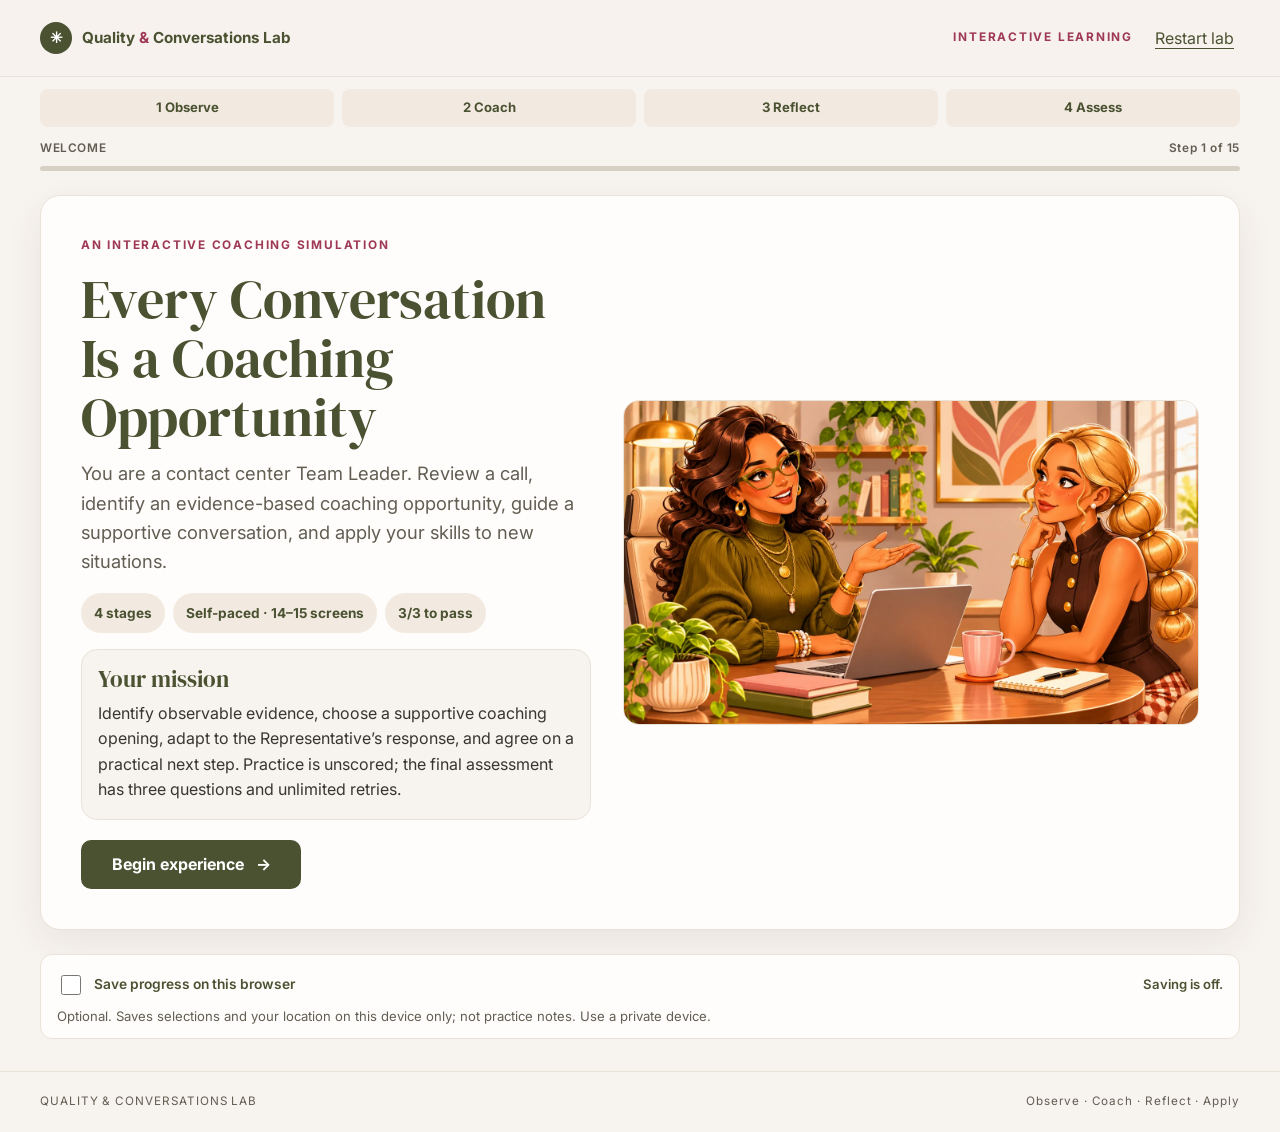
==== commit 95a4e263: "Move optional save progress below learning content" ====
--- a/index.html
+++ b/index.html
@@ -9,9 +9,9 @@
   <link rel="preconnect" href="https://fonts.googleapis.com">
   <link rel="preconnect" href="https://fonts.gstatic.com" crossorigin>
   <link href="https://fonts.googleapis.com/css2?family=DM+Serif+Display&family=Inter:wght@400;500;600;700&display=swap" rel="stylesheet">
-  <link rel="stylesheet" href="styles.css">
+  <link rel="stylesheet" href="styles.css?v=save-bottom-20261116">
   <script src="content.js" defer></script>
-  <script src="app.js" defer></script>
+  <script src="app.js?v=completion-20261116" defer></script>
 </head>
 <body>
   <a class="skip-link" href="#stage">Skip to learning content</a>
@@ -28,13 +28,13 @@
     <ol id="stage-indicator" class="stage-indicator" aria-label="Learning stages"></ol><div class="progress-info"><span id="chapter-name">INTRODUCTION</span><span id="progress-text">Step 1 of 15</span></div>
     <div id="course-progress" class="progress-track" role="progressbar" aria-label="Course progress" aria-valuemin="0" aria-valuemax="100" aria-valuenow="0"><div id="progress-bar" class="progress-fill"></div></div>
   </div>
+  <main id="stage" tabindex="-1" class="main-stage"></main>
   <section class="save-shell" aria-label="Local progress settings">
     <div class="save-controls"><label class="save-toggle" id="save-toggle-label"><input type="checkbox" id="save-progress" aria-describedby="save-help"> Save progress on this browser</label><button type="button" class="text-button" id="clear-progress" hidden>Clear saved progress</button></div>
     <p id="save-help">Optional. Saves selections and your location on this device only; not practice notes. Use a private device.</p>
     <p id="save-status" role="status" aria-live="polite">Saving is off.</p>
     <div id="saved-session" hidden><p id="saved-location"></p><div class="save-actions"><button type="button" class="btn" id="resume-course">Resume saved session</button><button type="button" class="btn btn-secondary" id="start-fresh">Start new session</button></div></div>
   </section>
-  <main id="stage" tabindex="-1" class="main-stage"></main>
   <footer class="site-footer"><span>QUALITY & CONVERSATIONS LAB</span><span>Observe · Coach · Reflect · Apply</span></footer>
   <div id="screen-announcement" class="sr-only" role="status" aria-live="polite" aria-atomic="true"></div>
 </body>
--- a/styles.css
+++ b/styles.css
@@ -172,3 +172,39 @@
 .speaker-words{display:block;color:#292721;line-height:1.65}
 .transcript-disclosure summary{min-height:44px;cursor:pointer}
 @media(forced-colors:active){.btn,.option,.quality-option,.evidence-choice,.reflection-area{border:2px solid ButtonText}.option:has(input:checked),.quality-option:has(input:checked),.evidence-choice:has(input:checked){outline:2px solid Highlight}.progress-track{border:1px solid CanvasText}.progress-fill{background:Highlight;forced-color-adjust:none}:focus-visible{outline:3px solid Highlight!important}}
+
+/* V3 — unified course layout: context, dialogue, choices, navigation. */
+.scene-card{--panel-gap:24px;--panel-radius:14px;--dialogue-avatar:52px;--dialogue-padding:16px}
+.context-workspace,.quality-layout,.rehearsal-layout{display:grid;grid-template-columns:minmax(0,.9fr) minmax(0,1.1fr);gap:var(--panel-gap);align-items:start;margin:20px 0}
+.context-workspace>section,.quality-layout>section,.rehearsal-layout>section{min-width:0}
+.scene-card .section-heading{margin:0 0 12px;text-align:left;line-height:1.25}
+.scene-card .section-heading+figure{margin-top:0}
+.context-workspace .quality-summary,.context-workspace .question-card{margin:0}
+.context-workspace .wide-photo{max-height:none;aspect-ratio:16/9;object-fit:contain}
+.speaker-lines,.quality-layout .speaker-lines{gap:12px;margin:12px 0}
+.speaker.speaker-illustrated,.quality-layout .speaker.speaker-illustrated{padding:var(--dialogue-padding);gap:12px;align-items:flex-start;border-radius:var(--panel-radius)}
+.speaker-illustrated .assessment-avatar,.quality-layout .speaker-illustrated .assessment-avatar,.assessment-speaker-quote .assessment-avatar{width:var(--dialogue-avatar);height:var(--dialogue-avatar)}
+.speaker-content{min-width:0;overflow-wrap:break-word}.speaker .who{line-height:1.4;margin-bottom:6px}.speaker p,.speaker-words{font-size:1rem;line-height:1.6}
+.evidence-choice input{margin-top:3px;width:20px;height:20px;flex:none}
+.evidence-field legend, .context-workspace legend,.rehearsal-layout legend{padding:0 0 12px;font-size:1.05rem;line-height:1.45}
+.quality-layout .evidence-field{margin:0}.scene-card .question-card,.scene-card .prep-section,.scene-card .quality-summary,.scene-card .plan-field,.scene-card .plan-print,.scene-card .reaction-panel,.scene-card .rehearsal-model,.scene-card .feedback,.scene-card .transcript-disclosure{border-radius:var(--panel-radius)}
+.scene-card .option,.scene-card .quality-option,.scene-card .evidence-choice{border-radius:12px}.scene-card .option{min-height:56px}
+.scene-card .btn-row.split>:last-child{margin-left:auto}.scene-card .btn-row.split{align-items:center;gap:12px}
+.scene-card .assessment-progress{margin-bottom:16px}.scene-card .assessment-cast{margin:16px 0 20px}.assessment-workspace .question-card p:last-child{margin-bottom:0}
+.finish-layout .hero-copy h1{font-size:clamp(2.1rem,4.2vw,4rem);line-height:1.1}.finish-layout .assessment-badges{justify-content:flex-start;gap:8px}.finish-layout .completion-image{border-radius:16px}
+@media(max-width:950px){.context-workspace,.quality-layout,.rehearsal-layout{grid-template-columns:minmax(0,1fr);gap:20px}}
+@media(max-width:520px){.scene-card{--panel-gap:16px;--panel-radius:12px;--dialogue-avatar:44px;--dialogue-padding:12px}.context-workspace,.quality-layout,.rehearsal-layout{margin:16px 0;gap:16px}.speaker.speaker-illustrated,.quality-layout .speaker.speaker-illustrated{gap:8px}.scene-card .option{min-height:48px}.scene-card .btn-row.split>:last-child{margin-left:0}.scene-card .btn-row.split .btn{width:100%}.speaker p,.speaker-words{font-size:.95rem}.finish-layout .hero-copy h1{font-size:clamp(1.9rem,8vw,2.4rem)}}
+@media(max-width:360px){.scene-card{--dialogue-avatar:36px;--dialogue-padding:10px}}
+
+/* Completion: one aligned action group, independent of the hero text column. */
+.finish-layout .completion-actions{grid-column:1/-1;display:grid;grid-template-columns:repeat(4,minmax(0,1fr));gap:12px;align-items:stretch;width:100%}
+.finish-layout .completion-actions .btn{width:100%;min-width:0;min-height:52px;white-space:normal;justify-content:center;text-align:center;margin:0;overflow-wrap:break-word}
+.finish-layout .completion-artwork{min-width:0}
+.finish-layout .completion-actions:has(>:nth-child(2):last-child){grid-template-columns:repeat(2,minmax(0,1fr))}
+@media(max-width:950px){.finish-layout .completion-actions{grid-template-columns:repeat(2,minmax(0,1fr))}}
+@media(max-width:520px){.finish-layout .completion-actions,.finish-layout .completion-actions:has(>:nth-child(2):last-child){grid-template-columns:minmax(0,1fr)}}
+@media print{.completion-actions{display:none!important}}
+
+/* Save progress belongs after the learning content, before the site footer. */
+@media screen{.main-stage{margin-bottom:24px}.save-shell{margin-top:0;margin-bottom:32px}}
+@media screen and (max-width:520px){.main-stage{margin-bottom:16px}.save-shell{margin-bottom:24px}}
